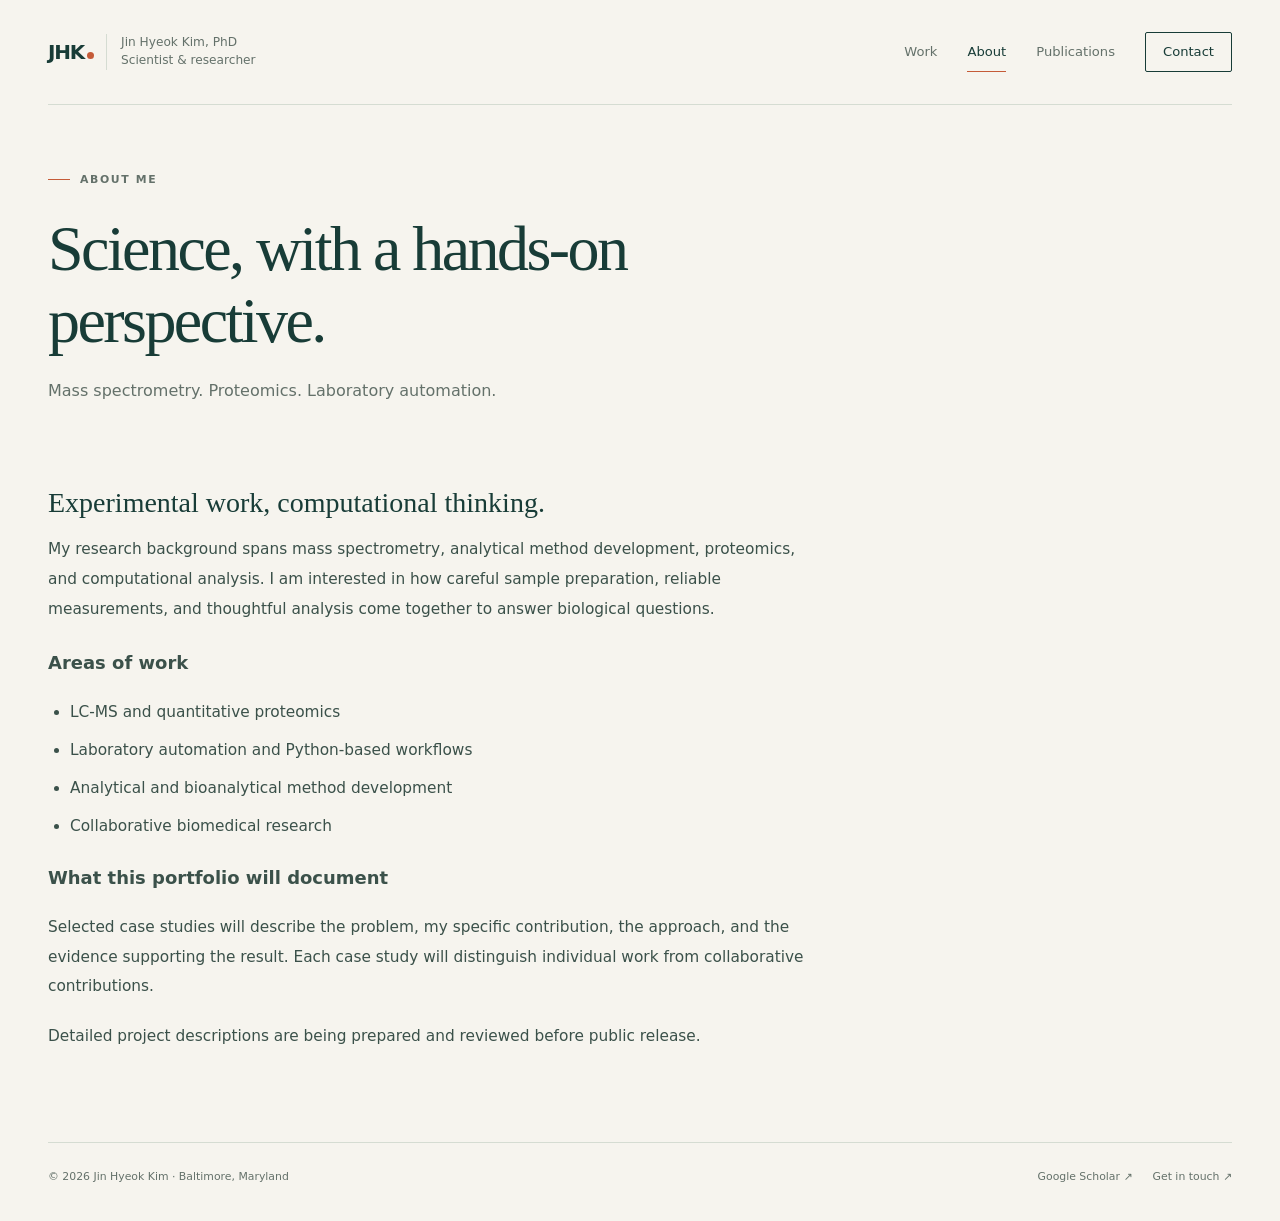
==== docs/about/index.html @ 363d9061 "Publish first portfolio case study: Opentrons BCA automation" ====
<!doctype html>
<html lang="en"><head><meta charset="utf-8"><meta name="viewport" content="width=device-width,initial-scale=1">
<title>About · Jin Hyeok Kim</title>
<meta property="og:title" content="About · Jin Hyeok Kim"><meta property="og:type" content="website">
<meta name="description" content="Mass spectrometry. Proteomics. Laboratory automation."><meta name="robots" content="index, follow">
<meta name="theme-color" content="#183c37"><link rel="icon" href="../assets/favicon.svg" type="image/svg+xml">
<link rel="stylesheet" href="../assets/site.css"><script src="../assets/site.js" defer></script></head>
<body><a class="skip-link" href="#main">Skip to content</a>
<header class="site-header shell"><a class="brand" href="../" aria-label="Jin Hyeok Kim, home"><span class="monogram">JHK<span class="brand-dot"></span></span><span class="brand-name">Jin Hyeok Kim, PhD<br>Scientist &amp; researcher</span></a><nav class="nav" aria-label="Main navigation"><a href="../work/">Work</a><a href="../about/" aria-current="page">About</a><a href="../publications/">Publications</a><a href="../contact/" class="contact-link">Contact</a></nav></header>
<main id="main" class="shell"><section class="page-heading"><p class="eyebrow">About me</p><h1>Science, with a hands-on perspective.</h1><p>Mass spectrometry. Proteomics. Laboratory automation.</p></section><article class="prose"><h2 id="experimental-work-computational-thinking.">Experimental work, computational thinking.</h2>
<p>My research background spans mass spectrometry, analytical method development, proteomics, and computational analysis. I am interested in how careful sample preparation, reliable measurements, and thoughtful analysis come together to answer biological questions.</p>
<h3 id="areas-of-work">Areas of work</h3>
<ul>
<li>LC-MS and quantitative proteomics</li>
<li>Laboratory automation and Python-based workflows</li>
<li>Analytical and bioanalytical method development</li>
<li>Collaborative biomedical research</li>
</ul>
<h3 id="what-this-portfolio-will-document">What this portfolio will document</h3>
<p>Selected case studies will describe the problem, my specific contribution, the approach, and the evidence supporting the result. Each case study will distinguish individual work from collaborative contributions.</p>
<p>Detailed project descriptions are being prepared and reviewed before public release.</p>
</article></main>
<footer class="site-footer shell"><span>© 2026 Jin Hyeok Kim · Baltimore, Maryland</span><div class="footer-links"><a href="https://scholar.google.co.kr/citations?user=XxHI-3gAAAAJ&amp;hl=ko" rel="noopener noreferrer">Google Scholar ↗</a><a href="../contact/">Get in touch ↗</a></div></footer></body></html>
---- docs/assets/site.css ----
/* Editorial research portfolio. No external fonts or libraries. */
:root{--paper:#f6f4ee;--white:#fffefb;--ink:#183c37;--muted:#64716a;--line:#d5dcd2;--accent:#c55b38;--soft:#e8ede4;--serif:Georgia,"Times New Roman",serif;--sans:Inter,ui-sans-serif,system-ui,-apple-system,BlinkMacSystemFont,"Segoe UI",sans-serif}
*{box-sizing:border-box}html{scroll-behavior:smooth;scroll-padding-top:2rem}body{margin:0;background:var(--paper);color:var(--ink);font-family:var(--sans);font-size:16px;line-height:1.65;-webkit-font-smoothing:antialiased}a{color:inherit;text-underline-offset:4px}button,input{font:inherit}button,a,input{touch-action:manipulation}a:focus-visible,button:focus-visible,input:focus-visible{outline:3px solid var(--accent);outline-offset:5px}button{cursor:pointer}img{max-width:100%;height:auto}::selection{background:#e3b79f;color:#183c37}.shell{width:min(1200px,calc(100% - 96px));margin-inline:auto}.skip-link{position:absolute;top:-100px;left:16px;background:var(--ink);color:white;padding:12px;z-index:10}.skip-link:focus{top:16px}.preview-bar{background:var(--ink);color:#e4ebe0;text-align:center;font-size:.7rem;letter-spacing:.1em;padding:7px 16px}.site-header{min-height:105px;display:flex;align-items:center;justify-content:space-between;border-bottom:1px solid var(--line);gap:24px}.brand{text-decoration:none;display:flex;align-items:center;gap:12px}.monogram{font-size:1.25rem;font-weight:650;letter-spacing:-.06em}.brand-dot{height:7px;width:7px;background:var(--accent);border-radius:50%;display:inline-block;margin-left:3px}.brand-name{font-size:.76rem;color:var(--muted);border-left:1px solid var(--line);padding-left:14px;line-height:1.45}.nav{display:flex;gap:30px;align-items:center}.nav a{text-decoration:none;font-size:.82rem;color:var(--muted);padding-block:8px}.nav a:hover,.nav a[aria-current=page]{color:var(--ink)}.nav a[aria-current=page]{box-shadow:0 1px 0 var(--accent)}.nav .contact-link{border:1px solid var(--ink);padding:8px 17px;border-radius:2px;color:var(--ink)}.eyebrow{display:flex;align-items:center;gap:10px;letter-spacing:.15em;text-transform:uppercase;font-size:.68rem;font-weight:650;color:var(--muted);margin:0 0 24px}.eyebrow::before{content:"";width:22px;height:1px;background:var(--accent)}.hero{display:grid;grid-template-columns:1.4fr 1fr;gap:80px;align-items:center;padding:90px 0 78px}.hero h1{font-family:var(--serif);font-weight:400;font-size:clamp(3.1rem,5.5vw,5.2rem);line-height:1.07;letter-spacing:-.047em;margin:0 0 30px;max-width:780px}.hero h1 em{font-weight:400;color:var(--accent)}.hero-description{color:var(--muted);max-width:530px;font-size:.97rem;line-height:1.85;margin:0 0 30px}.actions{display:flex;gap:25px;align-items:center;flex-wrap:wrap}.button{display:inline-flex;align-items:center;justify-content:space-between;gap:28px;background:var(--ink);color:var(--white);padding:13px 20px;text-decoration:none;font-size:.8rem;border:1px solid var(--ink);border-radius:2px}.button:hover{background:#28544d}.text-link{text-decoration:none;font-size:.8rem;border-bottom:1px solid var(--line);padding:6px 0}.text-link:hover{border-color:var(--accent)}.workflow{padding:38px 34px;border:1px solid var(--line);background:linear-gradient(140deg,#edf0e8,#f7f6f0);position:relative}.diagram-label{font-size:.63rem;letter-spacing:.15em;text-transform:uppercase;color:var(--muted);margin:0 0 28px}.workflow-step{display:grid;grid-template-columns:35px 1fr;gap:12px;padding-block:22px;border-top:1px solid #ced7ca}.step-number{color:var(--accent);font-size:.7rem;padding-top:4px}.workflow-step h2{margin:0;font-family:var(--serif);font-size:1.5rem;font-weight:400;line-height:1.2}.workflow-step p{font-size:.75rem;color:var(--muted);margin:6px 0 0}.diagram-foot{display:flex;align-items:center;gap:8px;font-size:.63rem;text-transform:uppercase;letter-spacing:.12em;margin-top:20px;color:var(--muted)}.diagram-foot::before{content:"";width:6px;height:6px;border-radius:50%;background:var(--accent)}.expertise-strip{display:flex;justify-content:space-between;gap:22px;padding:22px 0;border-block:1px solid var(--line);color:var(--muted);font-size:.7rem;letter-spacing:.04em}.expertise-strip strong{color:var(--ink);font-weight:550}.section{padding:78px 0}.section-heading{display:flex;align-items:end;justify-content:space-between;gap:30px;margin-bottom:32px}.section-heading h2{font-family:var(--serif);font-weight:400;letter-spacing:-.025em;font-size:2.5rem;line-height:1.15;margin:0 0 8px}.section-heading p{font-size:.87rem;color:var(--muted);margin:0;max-width:560px}.section-label{color:var(--muted);font-size:.7rem}.project-grid{display:grid;grid-template-columns:repeat(3,minmax(0,1fr));gap:22px}.project-card{border:1px solid var(--line);background:var(--white);display:flex;flex-direction:column;transition:border-color .2s,transform .2s}.project-card:hover{border-color:#718d7c;transform:translateY(-3px)}.project-visual{height:180px;background:var(--soft);display:flex;align-items:center;justify-content:center;border-bottom:1px solid var(--line);overflow:hidden;position:relative}.project-visual svg{width:85%;height:150px;color:var(--ink)}.project-card:nth-child(2) .project-visual{background:#eee8dd}.project-card:nth-child(3) .project-visual{background:#e5ebea}.project-copy{padding:24px;display:flex;flex-direction:column;flex:1}.card-kicker{display:flex;align-items:center;justify-content:space-between;gap:8px;font-size:.6rem;letter-spacing:.09em;text-transform:uppercase;color:var(--muted);margin-bottom:15px}.draft-badge{font-size:.56rem;letter-spacing:.06em;color:#93402b;border:1px solid #e4c6b7;padding:2px 6px;white-space:nowrap}.project-card h3{font-family:var(--serif);font-size:1.65rem;line-height:1.2;font-weight:400;margin:0 0 13px;letter-spacing:-.015em}.project-card h3 a{text-decoration:none}.project-card p{font-size:.79rem;color:var(--muted);margin:0 0 23px;line-height:1.7}.card-bottom{display:flex;align-items:center;justify-content:space-between;gap:12px;margin-top:auto}.tags{display:flex;gap:7px;flex-wrap:wrap}.tag{color:var(--muted);font-size:.6rem;border:1px solid var(--line);padding:3px 7px}.card-arrow{text-decoration:none;font-size:1.3rem;color:var(--accent)}.about-band{border-block:1px solid var(--line);display:grid;grid-template-columns:1fr 1.5fr;gap:80px;padding:50px 0}.about-band h2{font-family:var(--serif);font-size:2.5rem;line-height:1.2;font-weight:400;letter-spacing:-.03em;margin:0}.about-band p{color:var(--muted);font-size:.94rem;margin:0 0 20px;line-height:1.9}.contact-band{padding:70px 0 60px;display:flex;justify-content:space-between;align-items:center;gap:30px}.contact-band h2{font-family:var(--serif);font-weight:400;font-size:2.1rem;line-height:1.2;margin:0 0 12px}.contact-band p{color:var(--muted);font-size:.85rem;margin:0}.site-footer{display:flex;justify-content:space-between;gap:25px;flex-wrap:wrap;border-top:1px solid var(--line);padding:25px 0 35px;color:var(--muted);font-size:.68rem}.footer-links{display:flex;gap:20px}.footer-links a{text-decoration:none}.page-heading{padding:66px 0 42px;max-width:860px}.page-heading h1{font-family:var(--serif);font-size:clamp(2.6rem,5vw,4.2rem);font-weight:400;letter-spacing:-.04em;line-height:1.12;margin:0 0 22px}.page-heading>p:not(.eyebrow){font-size:1rem;color:var(--muted);max-width:650px;margin:0}.work-tools{display:flex;align-items:center;justify-content:space-between;gap:25px;flex-wrap:wrap;border-block:1px solid var(--line);padding:20px 0;margin-bottom:30px}.filters{display:flex;gap:8px;flex-wrap:wrap}.filter{border:1px solid var(--line);background:transparent;color:var(--muted);font-size:.7rem;padding:7px 12px;border-radius:2px}.filter:hover,.filter[aria-pressed=true]{background:var(--ink);color:white;border-color:var(--ink)}.search-field{display:flex;flex-direction:column;gap:4px}.search-field label{font-size:.65rem;color:var(--muted)}.search-field input{border:1px solid var(--line);border-radius:2px;background:var(--white);padding:8px 12px;font-size:.78rem;min-width:230px;color:var(--ink)}.result-count{font-size:.72rem;color:var(--muted);margin:0 0 20px}.empty-state{padding:50px 0;color:var(--muted)}[hidden]{display:none!important}.prose{max-width:760px;font-size:.96rem;padding-bottom:70px;line-height:1.95;color:#3b514a}.prose h1{font-family:var(--serif);font-size:2.4rem;font-weight:400;color:var(--ink);line-height:1.2}.prose h2{font-family:var(--serif);font-size:1.75rem;line-height:1.3;font-weight:400;color:var(--ink);margin:38px 0 14px}.prose p{margin:0 0 20px}.prose ul{padding-left:22px}.prose li{margin-bottom:8px}.prose img{border:1px solid var(--line);margin:15px 0}.project-meta{display:flex;gap:12px;align-items:center;flex-wrap:wrap;color:var(--muted);font-size:.74rem;border-block:1px solid var(--line);padding:15px 0;margin-bottom:28px}.draft-notice{border-left:3px solid var(--accent);background:#eee7dc;padding:15px 20px;font-size:.8rem;color:#6f4a37;margin-bottom:25px;max-width:760px}.back-link{display:inline-block;font-size:.75rem;color:var(--muted);text-decoration:none;margin-top:35px}.publication-links{display:grid;grid-template-columns:1fr 1fr;gap:20px;max-width:900px;padding-bottom:80px}.publication-link{border:1px solid var(--line);background:var(--white);padding:32px;text-decoration:none;display:block}.publication-link:hover{border-color:var(--accent)}.publication-link h2{font-family:var(--serif);font-size:1.9rem;font-weight:400;margin:0 0 12px}.publication-link p{color:var(--muted);font-size:.85rem;margin:0 0 25px}.publication-link span{color:var(--accent);font-size:.8rem}.contact-layout{padding-bottom:90px;max-width:760px}.contact-layout .email-link{font-family:var(--serif);font-size:clamp(1.6rem,4vw,2.8rem);color:var(--accent);overflow-wrap:anywhere}.contact-layout p{color:var(--muted);font-size:.9rem}.small-note{font-size:.72rem;color:var(--muted);margin:15px 0}
@media(min-width:1440px){.hero{padding-block:110px 90px}}
@media(max-width:1000px){.shell{width:calc(100% - 56px)}.hero{gap:40px;padding-top:65px}.workflow{padding:28px 24px}.hero h1{font-size:3.8rem}.nav{gap:20px}.project-grid{gap:15px}.project-copy{padding:20px}.project-card h3{font-size:1.4rem}.card-kicker{align-items:start;flex-direction:column}.about-band{gap:45px}.expertise-strip{flex-wrap:wrap}}
@media(max-width:720px){.shell{width:calc(100% - 36px)}.site-header{min-height:unset;flex-wrap:wrap;justify-content:center;gap:20px;padding:22px 0}.brand{margin-right:auto}.brand-name{font-size:.7rem}.nav{width:100%;justify-content:space-between;gap:10px}.nav a{font-size:.76rem}.nav .contact-link{padding:6px 12px}.hero{grid-template-columns:1fr;gap:40px;padding:55px 0 40px}.hero h1{font-size:clamp(2.9rem,12vw,4rem);max-width:600px}.hero-description{font-size:.9rem}.workflow{padding:25px;max-width:100%}.workflow-step{padding-block:16px}.workflow-step h2{font-size:1.35rem}.diagram-label{margin-bottom:17px}.expertise-strip{gap:10px 25px;font-size:.67rem;padding-block:18px}.section{padding:50px 0}.section-heading{align-items:start;gap:20px}.section-heading h2{font-size:2.1rem}.section-heading p{font-size:.8rem}.section-heading .text-link{white-space:nowrap}.project-grid{grid-template-columns:1fr}.project-visual{height:195px}.project-copy{padding:25px}.project-card h3{font-size:1.8rem}.card-kicker{flex-direction:row;align-items:center}.project-card p{font-size:.85rem}.about-band{grid-template-columns:1fr;gap:25px;padding:40px 0}.about-band h2{font-size:2.2rem}.contact-band{flex-direction:column;align-items:start;padding-block:45px}.contact-band h2{font-size:1.9rem}.site-footer{font-size:.65rem}.page-heading{padding-top:45px}.page-heading h1{font-size:3rem}.work-tools{gap:20px}.search-field{width:100%}.search-field input{width:100%;min-width:0}.publication-links{grid-template-columns:1fr;padding-bottom:45px}.prose{font-size:.9rem}.prose h1{font-size:2rem}.prose h2{font-size:1.6rem}.contact-layout{padding-bottom:60px}}
@media(prefers-reduced-motion:reduce){html{scroll-behavior:auto}.project-card{transition:none}.project-card:hover{transform:none}}

/* First case study: overview metrics, readable data tables, and a featured single card. */
.published-badge{font-size:.56rem;letter-spacing:.06em;color:var(--ink);border:1px solid #b9ccba;padding:2px 6px;white-space:nowrap}.case-metrics{max-width:900px;display:grid;grid-template-columns:repeat(3,minmax(0,1fr));margin:0 0 45px;border:1px solid var(--line);background:var(--white)}.case-metric{padding:25px;border-right:1px solid var(--line)}.case-metric:last-child{border:0}.case-metric strong{font-family:var(--serif);font-size:2.1rem;font-weight:400;line-height:1.2;display:block}.case-metric span{display:block;color:var(--muted);font-size:.72rem;margin-top:8px}.case-study table{display:block;max-width:100%;overflow-x:auto;border-collapse:collapse;font-size:.78rem;line-height:1.65;margin:28px 0}.case-study th,.case-study td{text-align:left;border-bottom:1px solid var(--line);padding:12px 13px;vertical-align:top;min-width:105px}.case-study th{background:var(--soft);font-weight:600}.case-study figure{margin:30px 0}.case-study figcaption{font-size:.73rem;color:var(--muted);line-height:1.7}.case-study img{width:100%;height:auto;background:var(--paper)}.case-study code{font-size:.85em;background:var(--soft);padding:2px 4px;border-radius:2px}.project-grid>.project-card:only-child{grid-column:1/-1;display:grid;grid-template-columns:1fr 1.15fr}.project-card:only-child .project-visual{height:100%;min-height:240px;border-bottom:0;border-right:1px solid var(--line)}.project-card:only-child .project-copy{padding:38px}.project-card:only-child h3{font-size:2.2rem}.project-card:only-child p{font-size:.9rem}
@media(max-width:720px){.case-metric{padding:18px 12px}.case-metric strong{font-size:1.65rem}.case-metric span{font-size:.65rem}.project-grid>.project-card:only-child{display:flex}.project-card:only-child .project-visual{height:190px;min-height:190px;border-right:0;border-bottom:1px solid var(--line)}.project-card:only-child .project-copy{padding:25px}.project-card:only-child h3{font-size:1.8rem}}
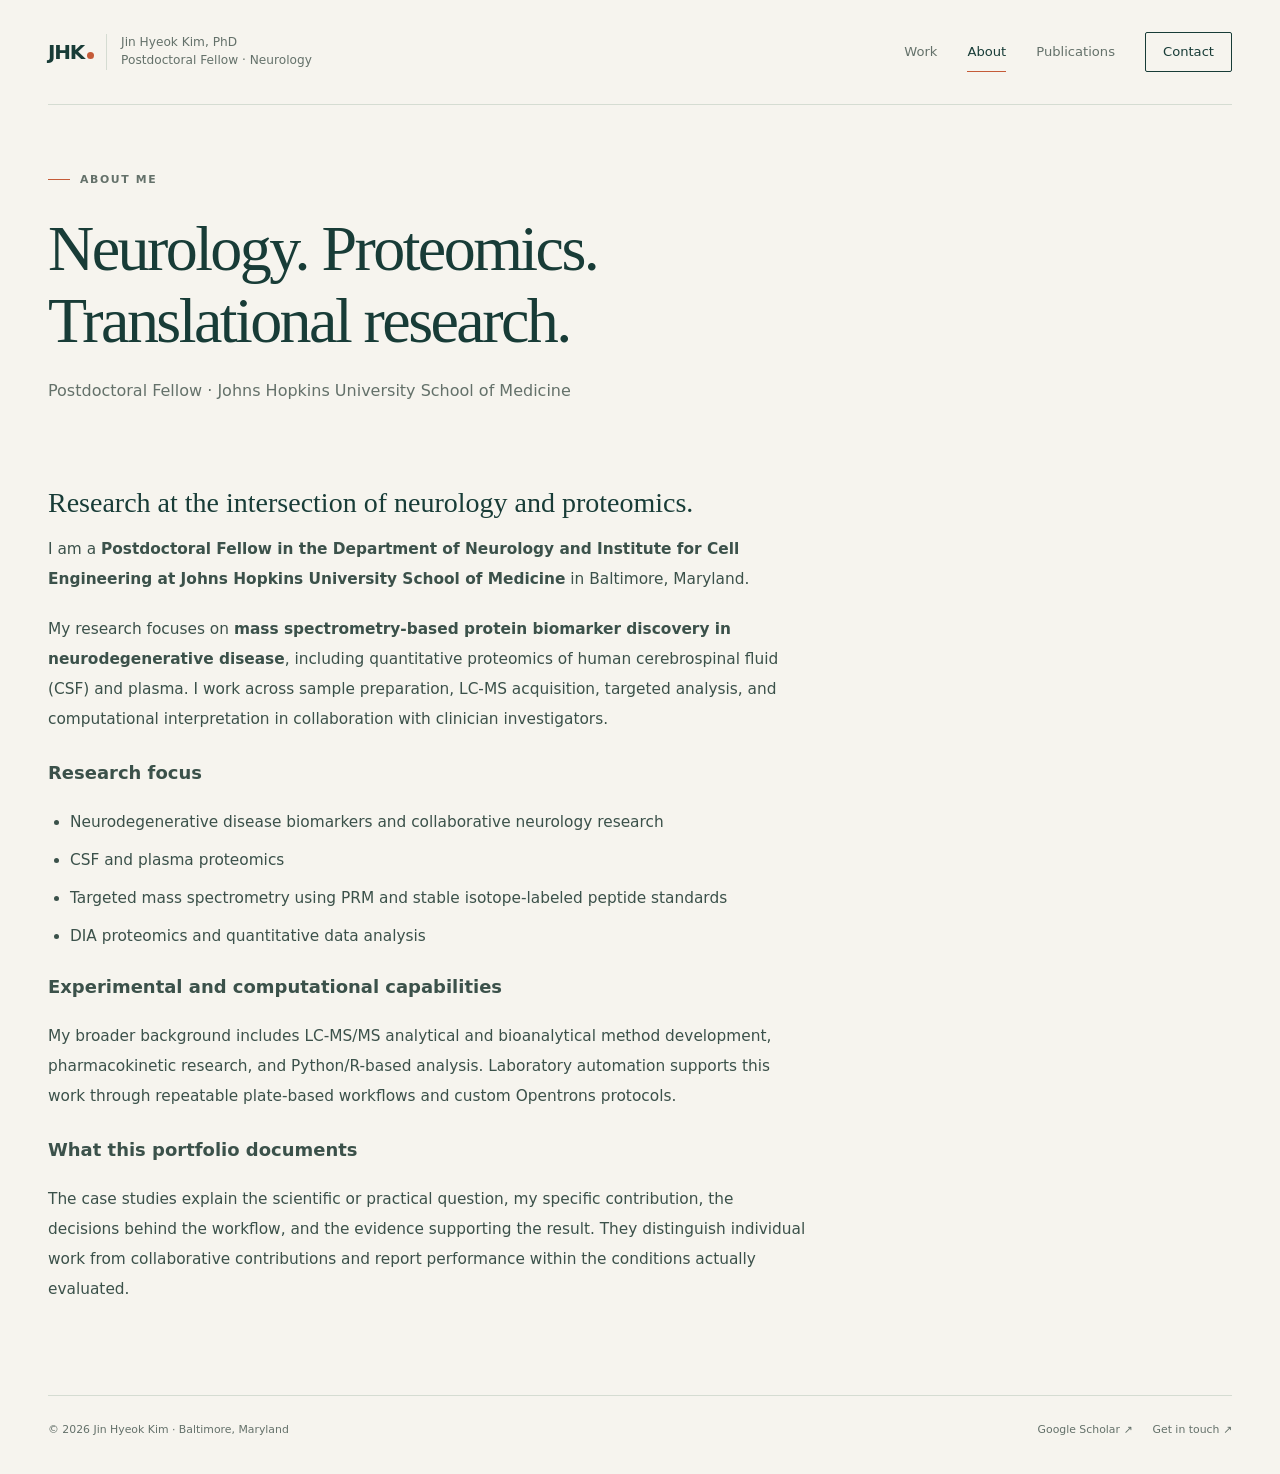
==== commit 8e4d2753: "Lead with Johns Hopkins Neurology affiliation and research focus" ====
--- a/docs/about/index.html
+++ b/docs/about/index.html
@@ -2,22 +2,24 @@
 <html lang="en"><head><meta charset="utf-8"><meta name="viewport" content="width=device-width,initial-scale=1">
 <title>About · Jin Hyeok Kim</title>
 <meta property="og:title" content="About · Jin Hyeok Kim"><meta property="og:type" content="website">
-<meta name="description" content="Mass spectrometry. Proteomics. Laboratory automation."><meta name="robots" content="index, follow">
+<meta name="description" content="Postdoctoral Fellow in Neurology at Johns Hopkins University School of Medicine, working on mass spectrometry and neurodegenerative disease biomarkers."><meta name="robots" content="index, follow">
 <meta name="theme-color" content="#183c37"><link rel="icon" href="../assets/favicon.svg" type="image/svg+xml">
 <link rel="stylesheet" href="../assets/site.css"><script src="../assets/site.js" defer></script></head>
 <body><a class="skip-link" href="#main">Skip to content</a>
-<header class="site-header shell"><a class="brand" href="../" aria-label="Jin Hyeok Kim, home"><span class="monogram">JHK<span class="brand-dot"></span></span><span class="brand-name">Jin Hyeok Kim, PhD<br>Scientist &amp; researcher</span></a><nav class="nav" aria-label="Main navigation"><a href="../work/">Work</a><a href="../about/" aria-current="page">About</a><a href="../publications/">Publications</a><a href="../contact/" class="contact-link">Contact</a></nav></header>
-<main id="main" class="shell"><section class="page-heading"><p class="eyebrow">About me</p><h1>Science, with a hands-on perspective.</h1><p>Mass spectrometry. Proteomics. Laboratory automation.</p></section><article class="prose"><h2 id="experimental-work-computational-thinking.">Experimental work, computational thinking.</h2>
-<p>My research background spans mass spectrometry, analytical method development, proteomics, and computational analysis. I am interested in how careful sample preparation, reliable measurements, and thoughtful analysis come together to answer biological questions.</p>
-<h3 id="areas-of-work">Areas of work</h3>
+<header class="site-header shell"><a class="brand" href="../" aria-label="Jin Hyeok Kim, home"><span class="monogram">JHK<span class="brand-dot"></span></span><span class="brand-name">Jin Hyeok Kim, PhD<br>Postdoctoral Fellow · Neurology</span></a><nav class="nav" aria-label="Main navigation"><a href="../work/">Work</a><a href="../about/" aria-current="page">About</a><a href="../publications/">Publications</a><a href="../contact/" class="contact-link">Contact</a></nav></header>
+<main id="main" class="shell"><section class="page-heading"><p class="eyebrow">About me</p><h1>Neurology. Proteomics.<br>Translational research.</h1><p>Postdoctoral Fellow · Johns Hopkins University School of Medicine</p></section><article class="prose"><h2 id="research-at-the-intersection-of-neurology-and-proteomics.">Research at the intersection of neurology and proteomics.</h2>
+<p>I am a <strong>Postdoctoral Fellow in the Department of Neurology and Institute for Cell Engineering at Johns Hopkins University School of Medicine</strong> in Baltimore, Maryland.</p>
+<p>My research focuses on <strong>mass spectrometry-based protein biomarker discovery in neurodegenerative disease</strong>, including quantitative proteomics of human cerebrospinal fluid (CSF) and plasma. I work across sample preparation, LC-MS acquisition, targeted analysis, and computational interpretation in collaboration with clinician investigators.</p>
+<h3 id="research-focus">Research focus</h3>
 <ul>
-<li>LC-MS and quantitative proteomics</li>
-<li>Laboratory automation and Python-based workflows</li>
-<li>Analytical and bioanalytical method development</li>
-<li>Collaborative biomedical research</li>
+<li>Neurodegenerative disease biomarkers and collaborative neurology research</li>
+<li>CSF and plasma proteomics</li>
+<li>Targeted mass spectrometry using PRM and stable isotope-labeled peptide standards</li>
+<li>DIA proteomics and quantitative data analysis</li>
 </ul>
-<h3 id="what-this-portfolio-will-document">What this portfolio will document</h3>
-<p>Selected case studies will describe the problem, my specific contribution, the approach, and the evidence supporting the result. Each case study will distinguish individual work from collaborative contributions.</p>
-<p>Detailed project descriptions are being prepared and reviewed before public release.</p>
+<h3 id="experimental-and-computational-capabilities">Experimental and computational capabilities</h3>
+<p>My broader background includes LC-MS/MS analytical and bioanalytical method development, pharmacokinetic research, and Python/R-based analysis. Laboratory automation supports this work through repeatable plate-based workflows and custom Opentrons protocols.</p>
+<h3 id="what-this-portfolio-documents">What this portfolio documents</h3>
+<p>The case studies explain the scientific or practical question, my specific contribution, the decisions behind the workflow, and the evidence supporting the result. They distinguish individual work from collaborative contributions and report performance within the conditions actually evaluated.</p>
 </article></main>
 <footer class="site-footer shell"><span>© 2026 Jin Hyeok Kim · Baltimore, Maryland</span><div class="footer-links"><a href="https://scholar.google.co.kr/citations?user=XxHI-3gAAAAJ&amp;hl=ko" rel="noopener noreferrer">Google Scholar ↗</a><a href="../contact/">Get in touch ↗</a></div></footer></body></html>
--- a/docs/assets/site.css
+++ b/docs/assets/site.css
@@ -9,3 +9,9 @@
 /* First case study: overview metrics, readable data tables, and a featured single card. */
 .published-badge{font-size:.56rem;letter-spacing:.06em;color:var(--ink);border:1px solid #b9ccba;padding:2px 6px;white-space:nowrap}.case-metrics{max-width:900px;display:grid;grid-template-columns:repeat(3,minmax(0,1fr));margin:0 0 45px;border:1px solid var(--line);background:var(--white)}.case-metric{padding:25px;border-right:1px solid var(--line)}.case-metric:last-child{border:0}.case-metric strong{font-family:var(--serif);font-size:2.1rem;font-weight:400;line-height:1.2;display:block}.case-metric span{display:block;color:var(--muted);font-size:.72rem;margin-top:8px}.case-study table{display:block;max-width:100%;overflow-x:auto;border-collapse:collapse;font-size:.78rem;line-height:1.65;margin:28px 0}.case-study th,.case-study td{text-align:left;border-bottom:1px solid var(--line);padding:12px 13px;vertical-align:top;min-width:105px}.case-study th{background:var(--soft);font-weight:600}.case-study figure{margin:30px 0}.case-study figcaption{font-size:.73rem;color:var(--muted);line-height:1.7}.case-study img{width:100%;height:auto;background:var(--paper)}.case-study code{font-size:.85em;background:var(--soft);padding:2px 4px;border-radius:2px}.project-grid>.project-card:only-child{grid-column:1/-1;display:grid;grid-template-columns:1fr 1.15fr}.project-card:only-child .project-visual{height:100%;min-height:240px;border-bottom:0;border-right:1px solid var(--line)}.project-card:only-child .project-copy{padding:38px}.project-card:only-child h3{font-size:2.2rem}.project-card:only-child p{font-size:.9rem}
 @media(max-width:720px){.case-metric{padding:18px 12px}.case-metric strong{font-size:1.65rem}.case-metric span{font-size:.65rem}.project-grid>.project-card:only-child{display:flex}.project-card:only-child .project-visual{height:190px;min-height:190px;border-right:0;border-bottom:1px solid var(--line)}.project-card:only-child .project-copy{padding:25px}.project-card:only-child h3{font-size:1.8rem}}
+
+/* Researcher identity precedes the methods supporting the work. */
+.researcher-hero{grid-template-columns:1.35fr 1fr;gap:64px;padding:78px 0 64px;align-items:center}.researcher-hero h1{font-size:clamp(3rem,4.9vw,4.6rem);margin-bottom:25px;letter-spacing:-.045em}.hero-credential{display:inline-block;font-family:var(--sans);font-size:.9rem;font-weight:500;letter-spacing:.1em;margin-left:15px;vertical-align:middle}.hero-research{font-family:var(--serif);font-size:clamp(1.4rem,2.2vw,1.9rem);line-height:1.35;letter-spacing:-.025em;margin:0 0 25px}.hero-research em{font-style:normal;color:var(--accent)}.researcher-hero .hero-description{max-width:610px;font-size:.94rem;line-height:1.85}.affiliation-panel{background:var(--ink);color:var(--paper);padding:42px 34px 32px;position:relative;border-top:3px solid var(--accent);min-width:0}.affiliation-label{font-size:.64rem;text-transform:uppercase;letter-spacing:.17em;color:#becdc1;margin:0 0 23px}.affiliation-panel h2{font-family:var(--serif);font-size:clamp(2rem,3.4vw,3rem);font-weight:400;line-height:1.12;letter-spacing:-.025em;margin:0 0 8px}.affiliation-school{font-size:1rem;color:#dde5da;line-height:1.5;margin:0 0 28px}.affiliation-department{border-top:1px solid #496259;padding-top:24px;margin-bottom:25px}.affiliation-department p{font-size:1.2rem;line-height:1.4;font-weight:550;margin:0 0 8px}.affiliation-department span{color:#c9d6c9;font-size:.87rem}.affiliation-position{display:flex;flex-direction:column;gap:4px;font-size:.75rem;line-height:1.6;color:#d6dfd0;margin-bottom:24px}.affiliation-context{font-size:.78rem;line-height:1.8;color:#bfcebf;border-top:1px solid #496259;padding-top:19px;margin:0}.research-areas{display:grid;grid-template-columns:1fr 1fr 1.2fr;border-block:1px solid var(--line);padding:25px 0;gap:30px}.research-area-label{display:block;font-size:.6rem;text-transform:uppercase;letter-spacing:.12em;color:var(--muted);margin-bottom:8px}.research-areas strong{display:block;font-size:.86rem;font-weight:550;line-height:1.55}.hero-introduction{min-width:0}
+@media(max-width:1000px){.researcher-hero{gap:35px}.researcher-hero h1{font-size:3.25rem}.affiliation-panel{padding:32px 25px}.research-areas{gap:24px}.research-areas strong{font-size:.78rem}}
+@media(max-width:720px){.researcher-hero{grid-template-columns:1fr;padding:45px 0 35px;gap:32px}.researcher-hero h1{font-size:clamp(2.65rem,9vw,3.6rem);margin-bottom:23px}.hero-credential{font-size:.8rem;margin-left:12px}.hero-research{font-size:1.5rem}.researcher-hero .hero-description{font-size:.87rem}.affiliation-panel{padding:30px 26px}.affiliation-panel h2{font-size:2.6rem}.affiliation-department p{font-size:1.15rem}.research-areas{grid-template-columns:1fr;padding-block:8px;gap:0}.research-areas>div{padding:17px 0;border-bottom:1px solid var(--line)}.research-areas>div:last-child{border-bottom:0}.research-areas strong{font-size:.9rem}.research-area-label{margin-bottom:5px}}
+@media(max-width:380px){.hero-credential{display:block;margin:15px 0 0}.affiliation-panel h2{font-size:2.25rem}}
